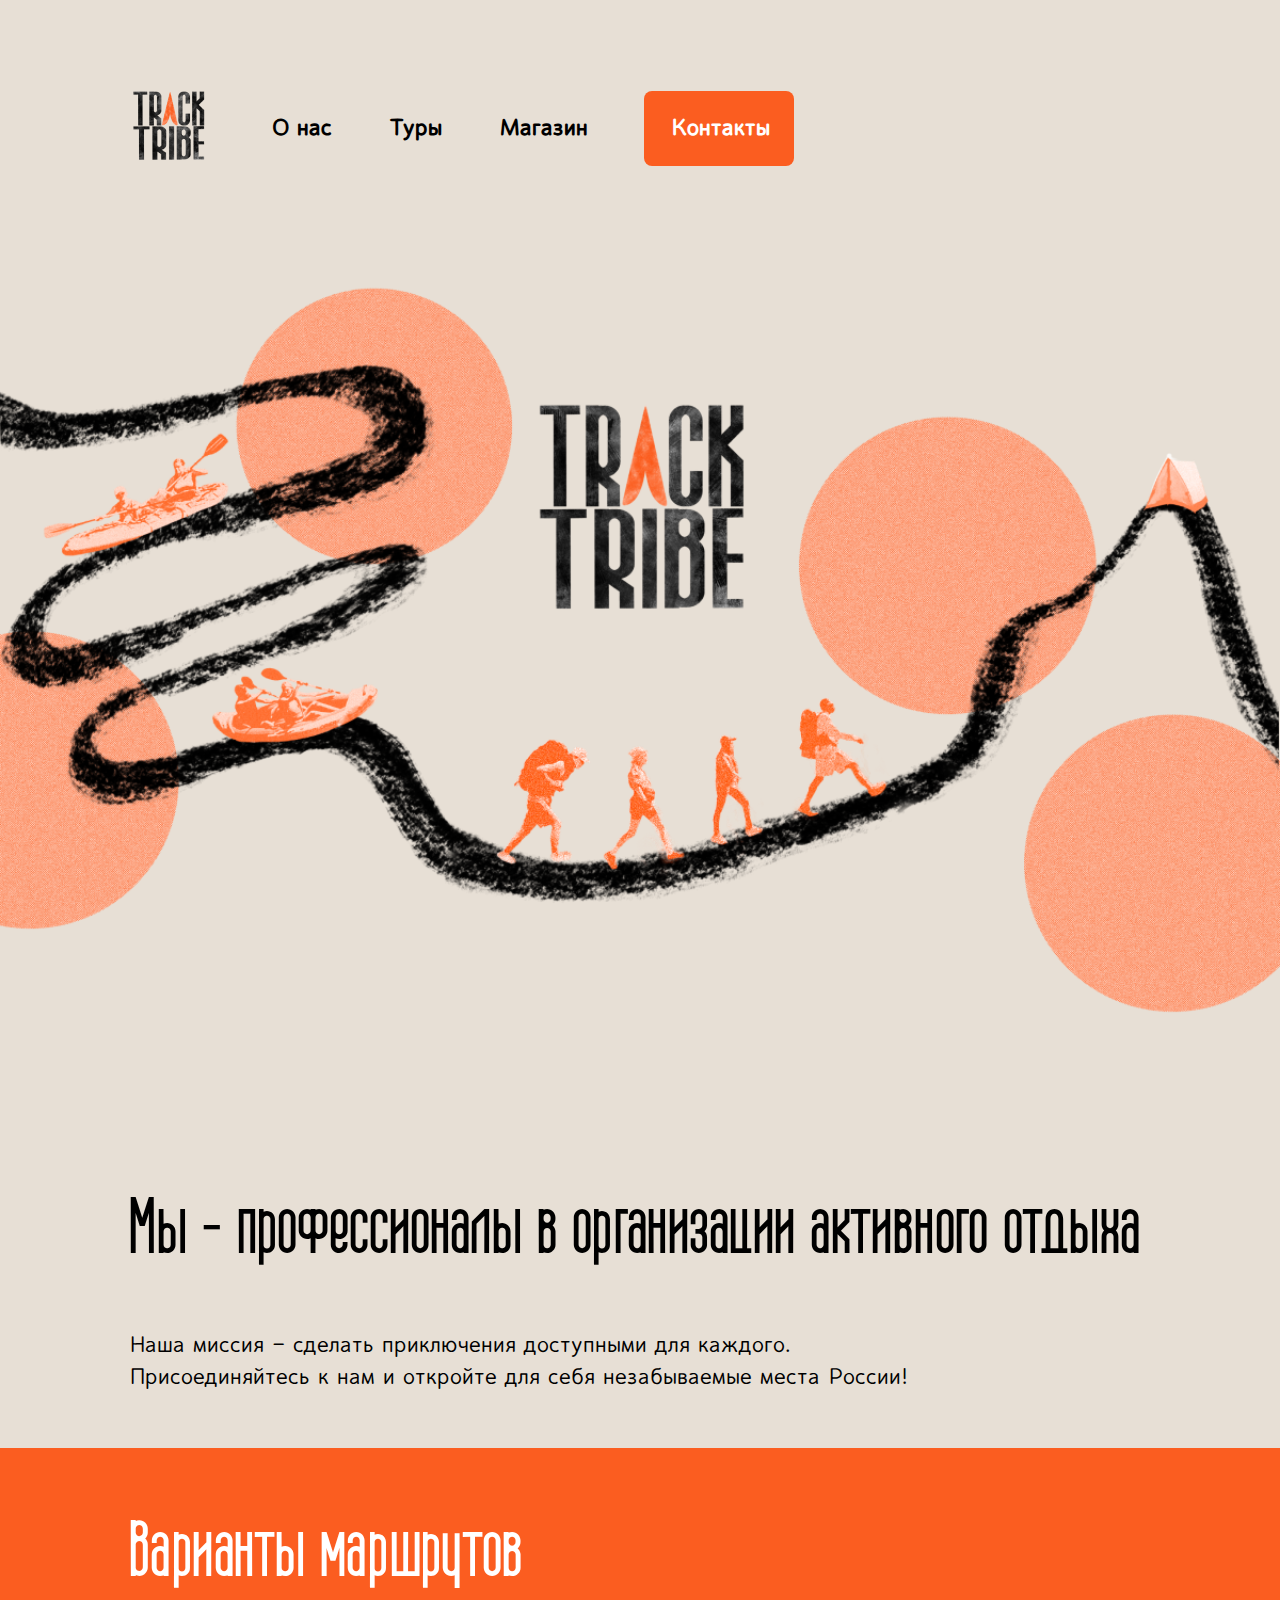
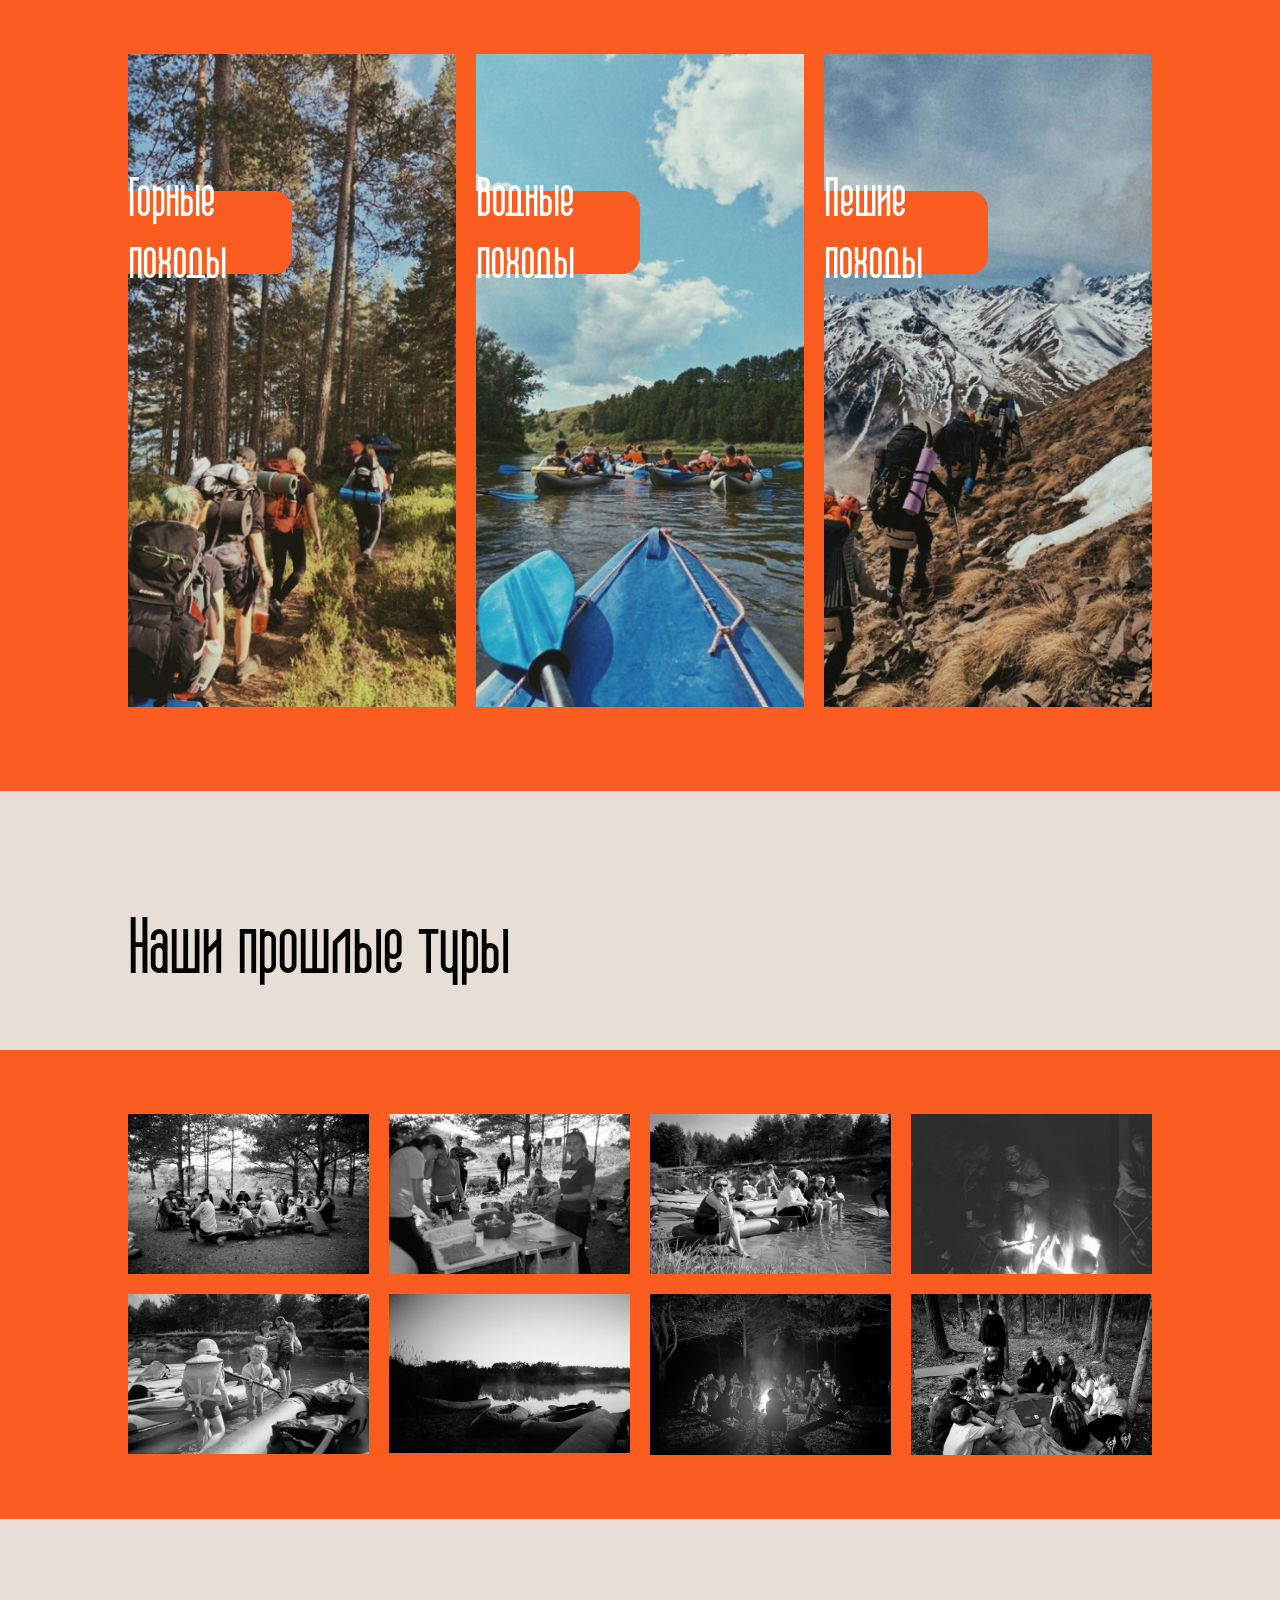
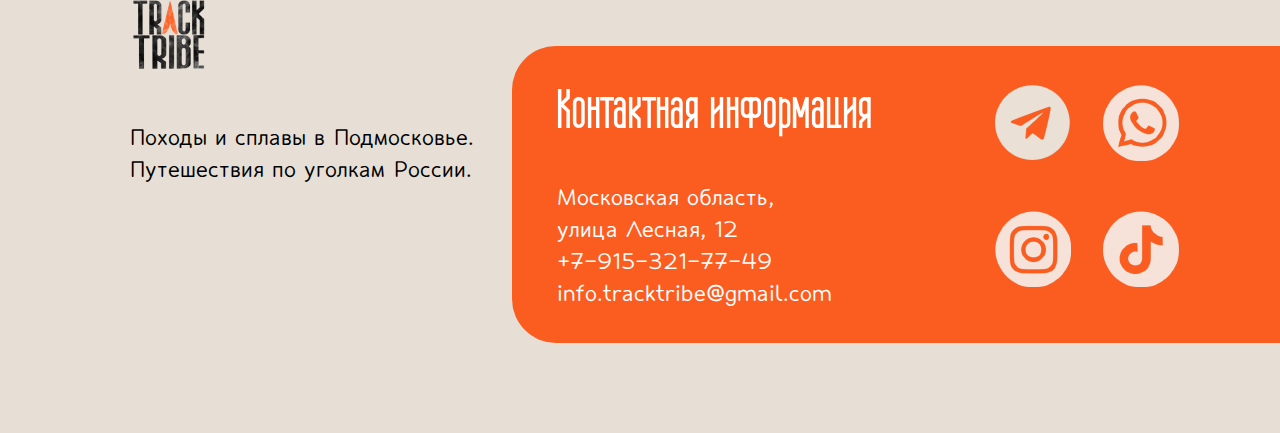
==== index.html @ 7031677d "Uploaded to Github" ====
<!DOCTYPE html>
<html lang="en">
<head>
    <meta charset="UTF-8">
    <meta name="viewport" content="width=device-width, initial-scale=1.0">
    <title>Document</title>
    <link rel="stylesheet" href="style/style.css">
</head>
<body>
    <div class="header">
        <a href="#"><img src="img/logo.png"></a>
        <a href="about.html"><h1>О нас</h1></a>
        <a href="tours.html"><h1>Туры</h1></a>
        <a href="shop.html"><h1>Магазин</h1></a>
        <a href="#contacts" class="contacts"><h1>Контакты</h1></a>
    </div>
    <div class="hero">
        <img src="img/hero.png">
        <h1>Мы - профессионалы в организации активного отдыха</h1>
        <p>Наша миссия - сделать приключения доступными для каждого.<br>
            Присоединяйтесь к нам и откройте для себя незабываемые места России!</p>
    </div>
    <div class="sec1">
        <h1 class="heading-text">Варианты маршрутов</h1>
        <div class="cards">
            <a href="#" class="card"><div>
                <h1 class="card-name">Горные походы</h1>
                <img src="img/image.png">
            </div></a>
            <a href="#" class="card"><div >
                <h1 class="card-name">Водные походы</h1>
                <img src="img/image-1.png">
            </div></a>
            <a href="#" class="card"><div>
                <h1 class="card-name">Пешие походы</h1>
                <img src="img/image-2.png">
            </div></a>
        </div>
    </div>

    <div class="sec2">
        <h1 class="heading-text1">Наши прошлые туры</h1>
        <div class="highlight">
            <img src="img/3.3.png">
            <img src="img/5.5.png">
            <img src="img/4.4.png">
            <img src="img/2.2.png">
            <img src="img/6.6.png">
            <img src="img/9.9.png">
            <img src="img/8.8.png">
            <img src="img/7.7.png">
        </div>
    </div>
    
    <div class="footer" id="contacts">
        <div class="legend">
            <a href="#"><img src="img/logo.png"></a>
            <p>Походы и сплавы в Подмосковье.<br>
                Путешествия по уголкам России.</p>
        </div>
        <div class="wrapper">
            <div class="contact-info">
                <h1>Контактная информация</h1>
                <p>Московская область,<br>
                    улица Лесная, 12 <br>
                    +7-915-321-77-49<br>
                    info.tracktribe@gmail.com</p>
            </div>
            <div class="social-media">
                <a href="https://t.me/prpl_mn" target="_blank"><img src="img/telegram.png"></a>
                <a href="https://t.me/prpl_mn" target="_blank"><img src="img/wtsp.png"></a>
                <a href="https://t.me/prpl_mn" target="_blank"><img src="img/inst.png"></a>
                <a href="https://t.me/prpl_mn" target="_blank"><img src="img/tt.png"></a>
            </div>
        </div>
    </div>
</body>
</html>
---- style/style.css ----
@font-face {
    font-family: klukva;
    src: url(../fonts/Klukva_version_01.otf) format("opentype");
}

@font-face {
    font-family: nevduplnenysh;
    src: url(../fonts/Nevduplenysh-Regular.otf) format("opentype");
}

body{
    background-color: #E7DFD5;
    margin: 0;
}

.header{
    display: flex;
    flex-direction: row;
    align-items: center;
    font-family: klukva;
    gap: 5%;
    font-size: 1rem;
    font-weight: 400;
    padding-left: 10%;
    padding-top: 74px;
}

.header a{
    text-decoration: none;
    color: black;
    transition: 0.3s;
}

.contacts{
    background-color: #FB5D20;
    width: 150px;
    display: flex;
    justify-content: center;
    border-radius: 8px;
    color: white;
}

.contacts h1{
    color: white;
}

a:hover{
    color: #FB5D20;
    transition: 0.3s;
}

.active h1{
    color: #FB5D20;
}

.hero{
    margin: 0;
    font-family: klukva;
}

.hero h1{
    margin-left: 10%;
    font-family: nevduplnenysh;
    font-size: 5rem;
    font-weight: 100;
}

.hero p{
    margin-left: 10%;
    font-size: 2rem;
}

.hero img{
    margin: 0;
    width: 100%;
}

.sec1{
    background-color: #FB5D20;
}


.heading-text
{
    font-family: nevduplnenysh;
    font-size: 5rem;
    font-weight: 100;
    color: white;
    padding-top: 5%;
    margin-left: 10%;
}

.cards{
    display: flex;
    flex-direction: row;
    margin-left: 10%;
    margin-right: 10%;
    gap: 2%;
}

.card{
    position: relative;
    width: 33%;
    height: min-content;
}

.card h1{
    font-family: nevduplnenysh;
    font-size: 3.5rem;
    font-weight: 100;
    background-color: #FB5D20;
    color: white;
    border-radius: 0 18px 18px 0;
    height: 83px;
    width: 50%;
    display: flex;
    justify-content: center;
    align-items: center;
    position: absolute;
    top: 100px;
    left: 0;
    z-index: 500;
}

.card img{
    filter: saturate(1);
    width: 100%;
    height: 80%;
    padding-bottom: 80px;
    transition: 0.7s ease-in-out;
}

.card img:hover{
    /* filter: brightness(0.7); */
    filter: saturate(0);
    transition: 0.7s ease-in-out;
}

.heading-text1
{
    font-family: nevduplnenysh;
    font-size: 5rem;
    font-weight: 100;
    color: black;
    padding-top: 5%;
    margin-left: 10%;
}

.highlight{
    padding: 5% 10% 5% 10%;
    display: grid;
    grid-template-columns: auto auto auto auto;
    gap: 20px;
    background-color: #FB5D20;
}

.highlight img{
    width: 100%;
    filter: saturate(0);
    transition: 0.7s;
}

.highlight img:hover{
    transition: 0.7s;
    filter: saturate(1);
}

.footer{
    position: relative;
    height: 400px;
    padding-bottom: 50px;
}

.legend{
    margin-left: 10%;
    margin-top: 5%;
}

.legend p{
    font-family: klukva;
    font-size: 2rem;
    color: black;
}

.wrapper{
    position: absolute;
    display: grid;
    grid-template-columns: auto auto;
    background-color: #FB5D20;
    border-radius: 44px 0 0 44px;
    right: 0;
    bottom: 20%;
    width: 60%;
}

.contact-info h1{
    margin-left: 10%;
    font-family: nevduplnenysh;
    font-size: 3.5rem;
    font-weight: 100;
    color: white;
}

.contact-info p{
    margin-left: 10%;
    font-family: klukva;
    font-size: 2rem;
    color: white;
}

.social-media{
    margin: 10%;
    width: 25%;
    display: grid;
    grid-template-columns: auto auto;
    gap: 20px;
}

.social-media a{
    width: min-content;
}

.highlight1{
    padding: 10%;
    display: grid;
    grid-template-columns: auto auto;
    grid-template-rows: auto auto;
    grid-auto-flow: row;
    gap: 20px;
    background-color: #FB5D20;
}

.highlight1 img{
    width: 100%;
    cursor: pointer;
}

.video{
    width: 100%;
    min-height: 70vh;
    padding-bottom: 5%;
}

.highlight2{
    padding: 5% 10% 5% 10%;
    display: grid;
    grid-template-columns: auto auto auto;
    gap: 20px;
    background-color: #FB5D20;
}

.highlight2 img{
    width: 100%;
}

.img-card{
    position: relative;
    --opacity: 0;
}

.img-card:hover{
    --opacity: 1;
}

.img-card h1{
    position: absolute;
    top: calc(50% - 34px);
    font-family: nevduplnenysh;
    font-size: 3.5rem;
    font-weight: 100;
    color: white;
    margin: 0;
    background-color: rgba(251, 93, 32, 0.7);
    width: 100%;
    display: flex;
    justify-content: center;
    opacity: var(--opacity);
    cursor: default;
    transition: 0.5s;
}

.shop-card{
    background-color: #E7DFD5;
    position: fixed;
    width: 90%;
    height: 80%;
    margin-left: 5%;
    top: 10%;
    display: flex;
    flex-direction: row;
    overflow: hidden;
    transition: 0.35s;
    visibility: hidden;
    gap: 30px;
}

.shop-card img{
    margin: 2.5%;
}

.shadow{
    top: 0;
    height: 100%;
    width: 100%;
    position: fixed;
    background-color: #303030;
    opacity: 0.5;
    visibility: hidden;

}

.close{
    width: 40px;
    height: 40px;
    position: absolute;
    right: 18px;
    top: 18px;
    z-index: 0;
    cursor: pointer;
}

.disk{
    position: absolute;
    right: -20%;
    bottom: 50%;
    z-index: -1;
}

.disk1{
    position: absolute;
    right: 25%;
    bottom: -50%;
    z-index: -1;
}


.desc{
    width: 550px;
    margin: 0;
    font-family: klukva;
}

.desc h1{
    margin-left: 10%;
    font-family: nevduplnenysh;
    font-size: 5rem;
    font-weight: 100;
}

.desc p{
    margin-left: 10%;
    font-size: 2rem;
}

.desc ul{
    list-style-position: inside;
    margin-left: 10%;
    font-size: 2rem;
    padding: 0;
}
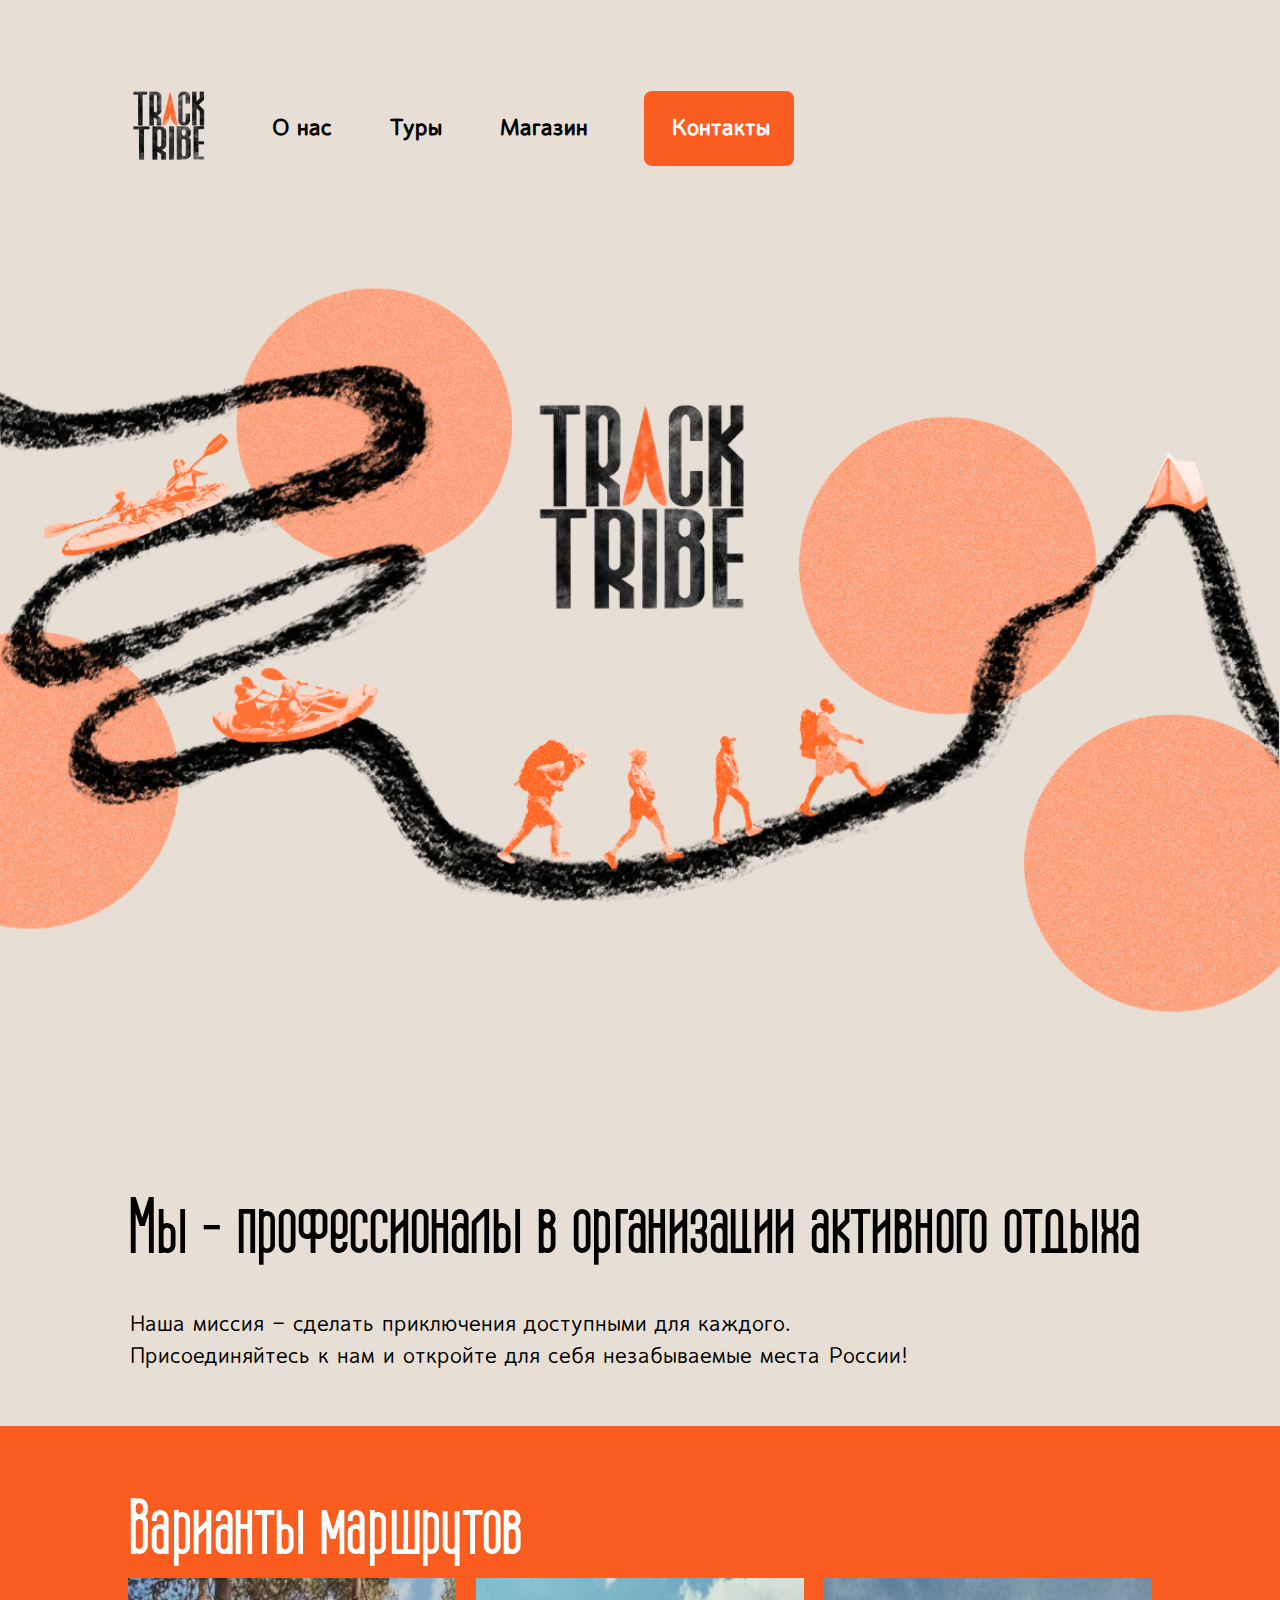
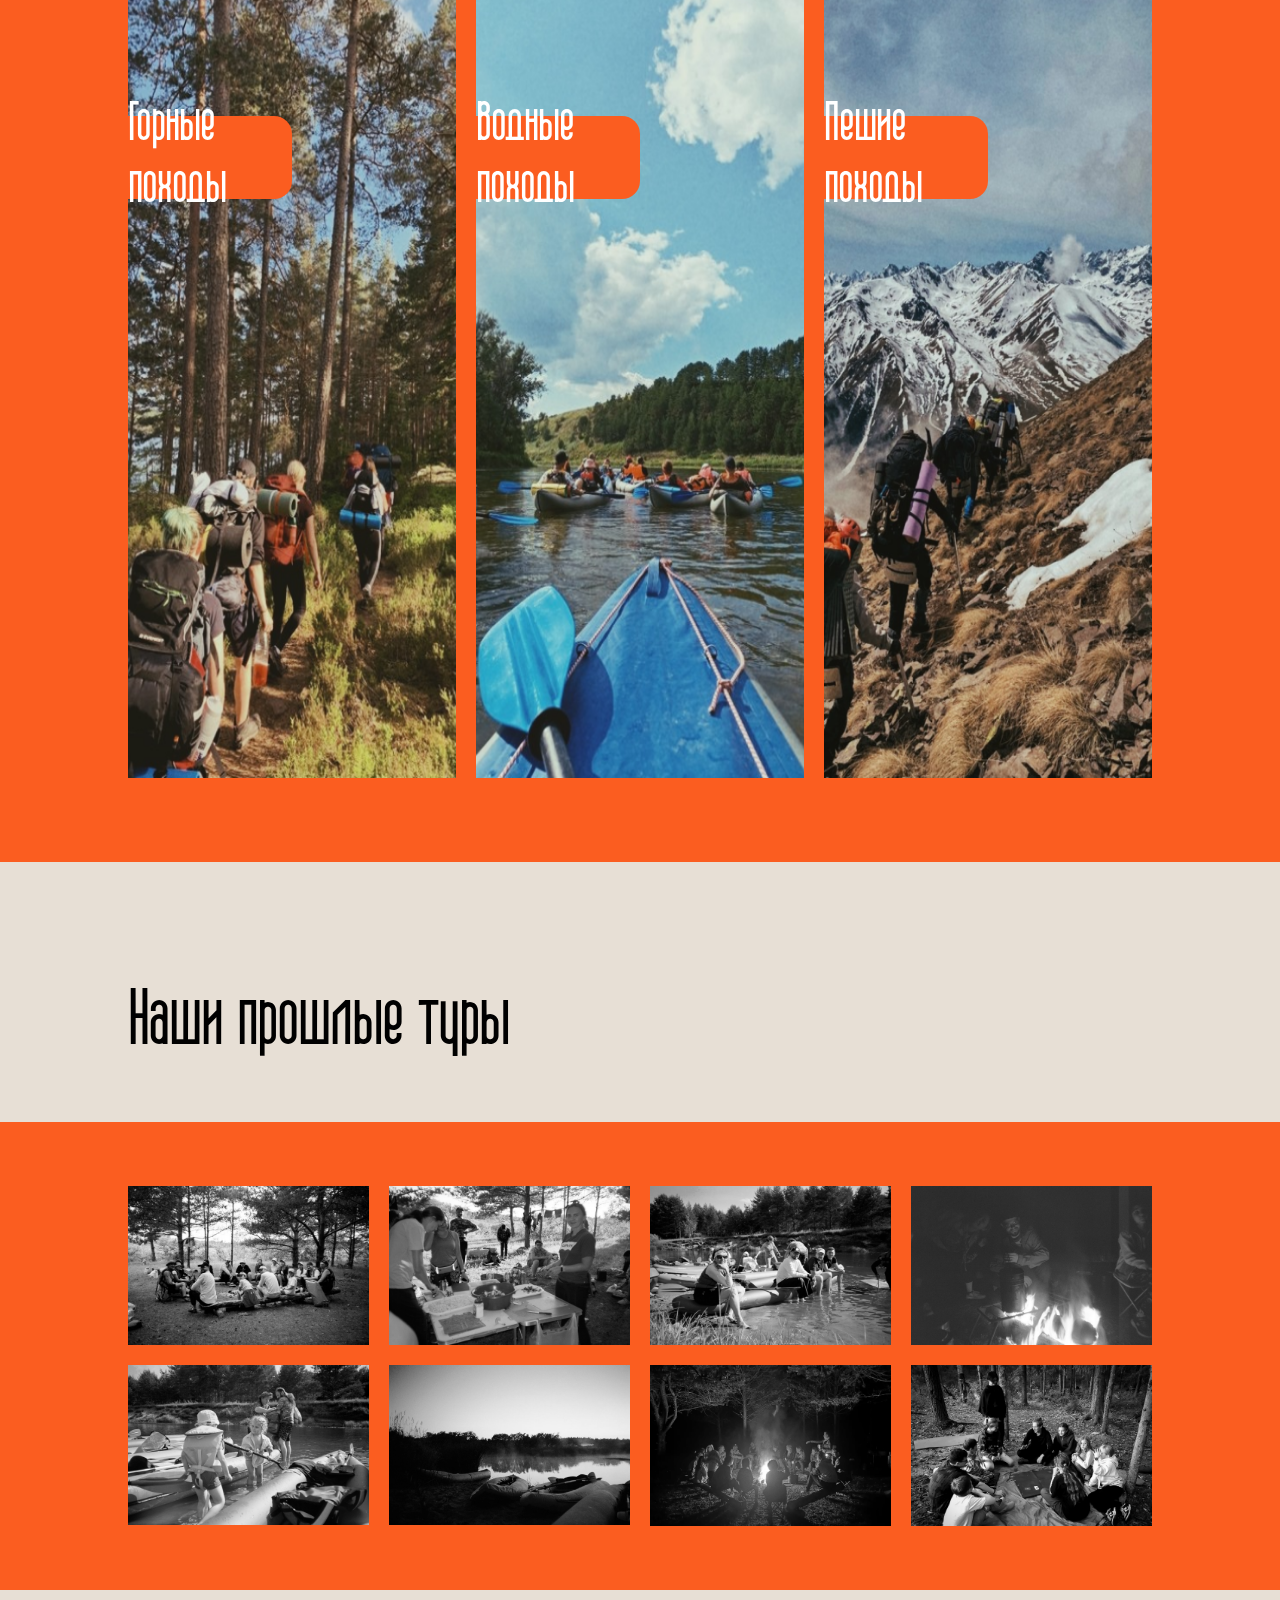
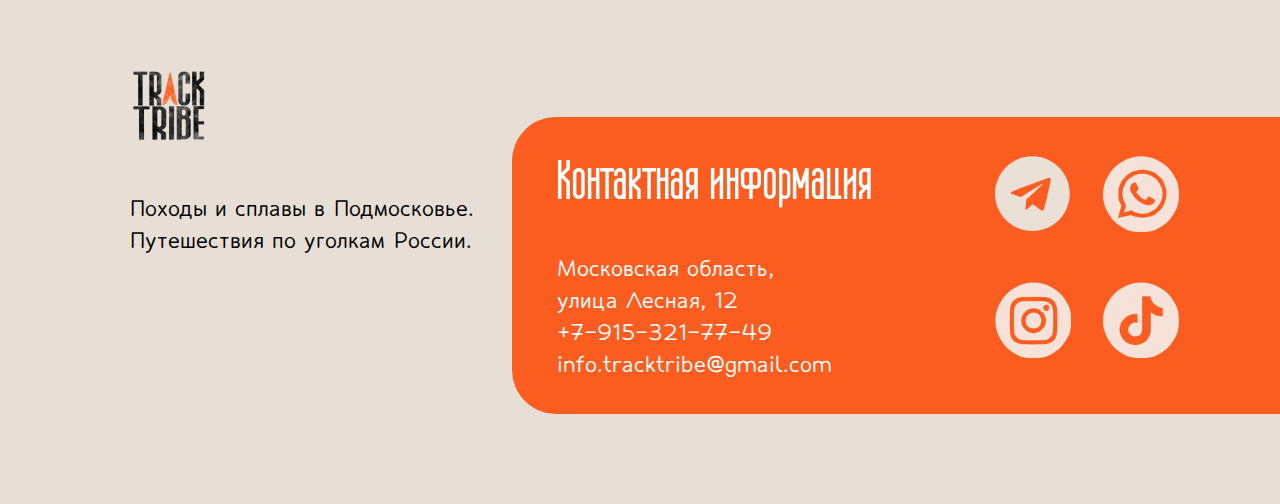
==== commit 15c62638: "Fixed minor design issues" ====
--- a/index.html
+++ b/index.html
@@ -23,15 +23,15 @@
     <div class="sec1">
         <h1 class="heading-text">Варианты маршрутов</h1>
         <div class="cards">
-            <a href="#" class="card"><div>
+            <a href="tours.html#gory" class="card"><div>
                 <h1 class="card-name">Горные походы</h1>
                 <img src="img/image.png">
             </div></a>
-            <a href="#" class="card"><div >
+            <a href="tours.html#splav" class="card"><div >
                 <h1 class="card-name">Водные походы</h1>
                 <img src="img/image-1.png">
             </div></a>
-            <a href="#" class="card"><div>
+            <a href="tours.html#poxod" class="card"><div>
                 <h1 class="card-name">Пешие походы</h1>
                 <img src="img/image-2.png">
             </div></a>
--- a/style/style.css
+++ b/style/style.css
@@ -63,6 +63,7 @@
     font-family: nevduplnenysh;
     font-size: 5rem;
     font-weight: 100;
+    margin-bottom: 30px;
 }
 
 .hero p{
@@ -88,6 +89,7 @@
     color: white;
     padding-top: 5%;
     margin-left: 10%;
+    margin-bottom: 0;
 }
 
 .cards{
@@ -101,7 +103,6 @@
 .card{
     position: relative;
     width: 33%;
-    height: min-content;
 }
 
 .card h1{
@@ -125,7 +126,7 @@
 .card img{
     filter: saturate(1);
     width: 100%;
-    height: 80%;
+    height: 800px;
     padding-bottom: 80px;
     transition: 0.7s ease-in-out;
 }
@@ -221,7 +222,7 @@
 }
 
 .highlight1{
-    padding: 10%;
+    padding: 5% 10% 5% 10%;
     display: grid;
     grid-template-columns: auto auto;
     grid-template-rows: auto auto;
@@ -235,6 +236,10 @@
     cursor: pointer;
 }
 
+.highlight1 h1{
+    margin-bottom: 0;
+}
+
 .video{
     width: 100%;
     min-height: 70vh;
@@ -242,7 +247,7 @@
 }
 
 .highlight2{
-    padding: 5% 10% 5% 10%;
+    padding: 2% 10% 5% 10%;
     display: grid;
     grid-template-columns: auto auto auto;
     gap: 20px;
@@ -345,6 +350,7 @@
     font-family: nevduplnenysh;
     font-size: 5rem;
     font-weight: 100;
+    margin-bottom: 0;
 }
 
 .desc p{
